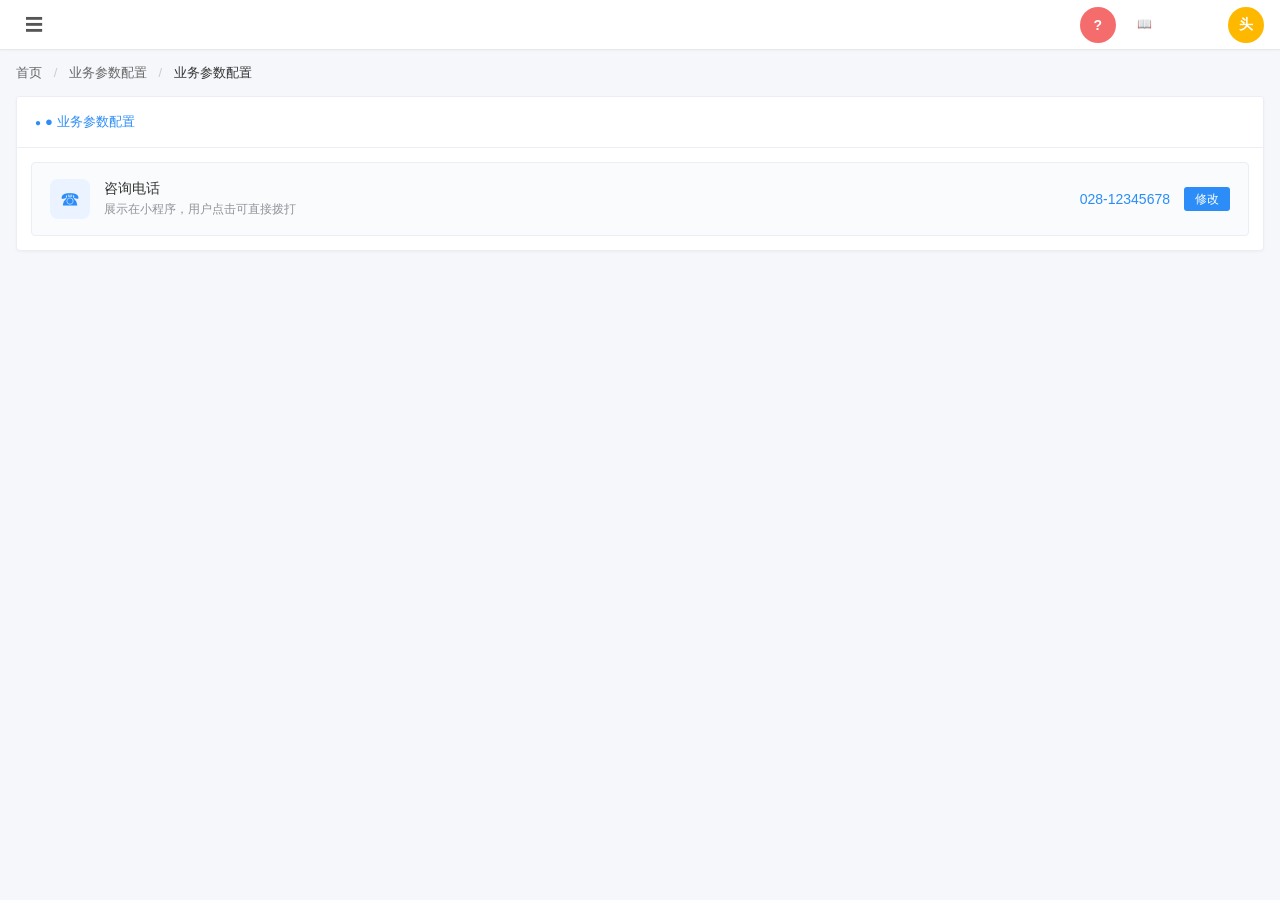
==== admin/业务参数配置.html @ bfcd006c "init" ====
<!DOCTYPE html>
<html lang="zh-CN">
<head>
    <meta charset="UTF-8">
    <meta name="viewport" content="width=device-width, initial-scale=1.0">
    <title>后台管理系统 - 业务参数配置</title>
    <link rel="stylesheet" href="css/admin.css">
    <style>
        /* ========== 业务参数配置页专属样式 ========== */
        .config-hint {
            font-size: 12px;
            color: #909399;
            margin-top: 6px;
        }

        /* 参数配置项 */
        .config-list {
            display: flex;
            flex-direction: column;
            gap: 12px;
        }

        .config-item {
            display: flex;
            align-items: center;
            justify-content: space-between;
            padding: 16px 18px;
            border: 1px solid #ebeef5;
            border-radius: 4px;
            background: #fafbfc;
        }

        .config-item:hover {
            border-color: #c8d8ee;
            background: #f5faff;
        }

        .config-info {
            display: flex;
            align-items: center;
            gap: 14px;
            min-width: 0;
        }

        .config-icon {
            width: 40px;
            height: 40px;
            border-radius: 8px;
            background: #eaf3ff;
            color: #2c8df8;
            display: flex;
            align-items: center;
            justify-content: center;
            font-size: 20px;
            flex-shrink: 0;
        }

        .config-title {
            font-size: 14px;
            font-weight: 500;
            color: #333;
        }

        .config-desc {
            font-size: 12px;
            color: #909399;
            margin-top: 3px;
        }

        .config-value {
            display: flex;
            align-items: center;
            gap: 14px;
        }

        .config-value .value-text {
            font-size: 14px;
            color: #2c8df8;
            font-weight: 500;
        }
    </style>
</head>
<body>
    <!-- 顶部导航 -->
    <header class="admin-header">
        <div class="header-left">
            <button class="menu-toggle" title="菜单">
                <span class="menu-icon">☰</span>
            </button>
        </div>
        <div class="header-right">
            <button class="icon-btn" title="帮助">?</button>
            <div style="display:flex;align-items:center;gap:12px">
              <button class="btn btn-default" onclick="toggleFuncModal()" style="font-size:12px;padding:4px 12px;border-radius:6px;background:rgba(255,255,255,.2);color:#fff;border:1px solid rgba(255,255,255,.4)">📖 功能说明</button>
              <div class="user-avatar" title="用户">头</div>
            </div>
        </div>
    </header>

    <!-- 主体内容 -->
    <main class="admin-main">
        <!-- 面包屑 -->
        <div class="breadcrumb">
            <span class="breadcrumb-item">首页</span>
            <span class="breadcrumb-sep">/</span>
            <span class="breadcrumb-item">业务参数配置</span>
            <span class="breadcrumb-sep">/</span>
            <span class="breadcrumb-item active">业务参数配置</span>
        </div>

        <!-- 卡片主体 -->
        <div class="admin-card">
            <!-- 卡片头部 -->
            <div class="card-head">
                <div class="tab-bar">
                    <span class="tab-item active">● 业务参数配置</span>
                </div>
            </div>

            <!-- 参数配置列表区 -->
            <div class="card-body">
                <div class="config-list" id="configList">
                    <!-- 咨询电话 -->
                    <div class="config-item" data-key="phone">
                        <div class="config-info">
                            <div class="config-icon">☎</div>
                            <div>
                                <div class="config-title">咨询电话</div>
                                <div class="config-desc">展示在小程序，用户点击可直接拨打</div>
                            </div>
                        </div>
                        <div class="config-value">
                            <span class="value-text" id="phoneValue">028-12345678</span>
                            <button class="btn btn-edit btn-mini" onclick="openEdit('phone')">修改</button>
                        </div>
                    </div>
                </div>
            </div>
        </div>
    </main>

    <!-- 修改参数 弹窗 -->
    <div class="modal-mask" id="modalMask">
        <div class="modal" role="dialog" aria-labelledby="modalTitle" style="width:480px;">
            <div class="modal-header">
                <h3 class="modal-title" id="modalTitle">修改参数</h3>
                <button class="modal-close" id="modalClose" aria-label="关闭">×</button>
            </div>
            <div class="modal-body">
                <form class="form" id="configForm" autocomplete="off">
                    <!-- 参数名称 -->
                    <div class="form-item">
                        <label class="form-label required"><span class="star">*</span>参数名称</label>
                        <div class="form-control">
                            <input type="text" class="input" id="cfgName" readonly style="background:#f5f7fa;color:#909399;" />
                        </div>
                    </div>
                    <!-- 参数值 -->
                    <div class="form-item">
                        <label class="form-label required"><span class="star">*</span>参数值</label>
                        <div class="form-control">
                            <input type="text" class="input" id="cfgValue" placeholder="请输入参数值" />
                        </div>
                    </div>
                    <!-- 备注 -->
                    <div class="form-item">
                        <label class="form-label">备注</label>
                        <div class="form-control">
                            <input type="text" class="input" id="cfgRemark" placeholder="选填，参数说明" />
                        </div>
                    </div>
                </form>
            </div>
            <div class="modal-footer">
                <button class="btn btn-primary" id="btnSubmit">保存</button>
            </div>
        </div>
    </div>

    <!-- ====== 功能说明浮窗 ====== -->
    <div class="f-modal" id="funcModal">
      <div class="fm-title">
        <span>📖 功能说明</span>
        <button class="fm-close" onclick="toggleFuncModal()">✕</button>
      </div>
      <div class="fm-body">
        <p style="margin:0 0 12px;color:#666">「业务参数配置」模块用于维护系统运行所需的全局业务参数，目前支持一个参数：<strong>咨询电话</strong>。</p>
        <h4>一、参数项</h4>
        <ul>
          <li><strong>咨询电话</strong>：必填文本，用于展示在页面底部及各咨询入口，用户点击可直接拨打。修改后点击「保存」立即生效。</li>
        </ul>
        <h4>二、操作方式</h4>
        <ul>
          <li>点击参数项右侧「<strong>修改</strong>」按钮，弹出编辑框，参数名称不可修改。</li>
          <li>参数值为必填项，为空时无法保存。</li>
        </ul>
      </div>
    </div>

    <script>
        // ========== 修改参数弹窗控制 ==========
        var modalMask = document.getElementById('modalMask');
        var cfgName = document.getElementById('cfgName');
        var cfgValue = document.getElementById('cfgValue');
        var cfgRemark = document.getElementById('cfgRemark');

        var PARAM_META = {
            phone: { name: '咨询电话', elId: 'phoneValue', remark: '' }
        };

        function openEdit(key) {
            var meta = PARAM_META[key];
            if (!meta) return;
            cfgName.value = meta.name;
            cfgValue.value = document.getElementById(meta.elId).textContent;
            cfgRemark.value = meta.remark;
            modalMask.classList.add('show');
            document.body.style.overflow = 'hidden';
        }

        function closeModal() {
            modalMask.classList.remove('show');
            document.body.style.overflow = '';
        }

        document.getElementById('modalClose').addEventListener('click', closeModal);
        modalMask.addEventListener('click', function (e) {
            if (e.target === modalMask) closeModal();
        });
        document.addEventListener('keydown', function (e) {
            if (e.key === 'Escape' && modalMask.classList.contains('show')) closeModal();
        });

        // ========== 保存 ==========
        document.getElementById('btnSubmit').addEventListener('click', function () {
            var value = cfgValue.value.trim();
            if (!value) {
                alert('请输入参数值');
                return;
            }
            var meta = PARAM_META.phone;
            document.getElementById(meta.elId).textContent = value;
            meta.remark = cfgRemark.value.trim();
            alert('保存成功！');
            closeModal();
        });
    </script>
    <script>
        // ========== 功能说明浮窗：开关 + 拖拽 ==========
        function toggleFuncModal() {
            var el = document.getElementById('funcModal');
            el.classList.toggle('show');
            if (el.classList.contains('show') && !el.dataset.dragged) {
                el.style.left = '50%'; el.style.top = '50%'; el.style.transform = 'translate(-50%,-50%)';
            }
        }
        (function () {
            var modal, titleBar, offX, offY, dragging = false;
            document.addEventListener('DOMContentLoaded', function () {
                modal = document.getElementById('funcModal');
                titleBar = modal.querySelector('.fm-title');
                titleBar.addEventListener('mousedown', startDrag);
                titleBar.addEventListener('touchstart', startDragTouch, { passive: true });
                document.addEventListener('mousemove', onDrag);
                document.addEventListener('mouseup', endDrag);
                document.addEventListener('touchmove', onDragTouch, { passive: true });
                document.addEventListener('touchend', endDrag);
            });
            function startDrag(e) { modal.dataset.dragged = '1'; modal.style.transform = ''; var rect = modal.getBoundingClientRect(); offX = e.clientX - rect.left; offY = e.clientY - rect.top; dragging = true; titleBar.style.cursor = 'grabbing'; }
            function startDragTouch(e) { var t = e.touches[0]; modal.dataset.dragged = '1'; modal.style.transform = ''; var rect = modal.getBoundingClientRect(); offX = t.clientX - rect.left; offY = t.clientY - rect.top; dragging = true; }
            function onDrag(e) { if (!dragging) return; modal.style.left = (e.clientX - offX) + 'px'; modal.style.top = (e.clientY - offY) + 'px'; }
            function onDragTouch(e) { if (!dragging) return; var t = e.touches[0]; modal.style.left = (t.clientX - offX) + 'px'; modal.style.top = (t.clientY - offY) + 'px'; }
            function endDrag() { dragging = false; if (titleBar) titleBar.style.cursor = 'grab'; }
        })();
    </script>
</body>
</html>
---- admin/css/admin.css ----
/* ========== 基础重置 ========== */
* {
    margin: 0;
    padding: 0;
    box-sizing: border-box;
}

html,
body {
    height: 100%;
    font-family: -apple-system, BlinkMacSystemFont, "Segoe UI", "PingFang SC", "Hiragino Sans GB",
        "Microsoft YaHei", "Helvetica Neue", Helvetica, Arial, sans-serif;
    font-size: 13px;
    color: #333;
    background: #f5f7fa;
    -webkit-font-smoothing: antialiased;
}

button {
    cursor: pointer;
    border: none;
    background: transparent;
    font-family: inherit;
    font-size: inherit;
    color: inherit;
}

button:active {
    transform: translateY(1px);
}

input,
select {
    font-family: inherit;
    font-size: inherit;
    outline: none;
}

/* ========== 顶部导航 ========== */
.admin-header {
    height: 50px;
    background: #fff;
    border-bottom: 1px solid #e8e8e8;
    display: flex;
    align-items: center;
    justify-content: space-between;
    padding: 0 16px;
    box-shadow: 0 1px 2px rgba(0, 0, 0, 0.03);
    position: sticky;
    top: 0;
    z-index: 100;
}

.header-left,
.header-right {
    display: flex;
    align-items: center;
    gap: 8px;
}

.menu-toggle {
    width: 36px;
    height: 36px;
    border-radius: 4px;
    display: flex;
    align-items: center;
    justify-content: center;
    color: #555;
    transition: background 0.15s;
}

.menu-toggle:hover {
    background: #f0f0f0;
}

.menu-icon {
    font-size: 18px;
    line-height: 1;
}

.icon-btn {
    width: 36px;
    height: 36px;
    border-radius: 50%;
    background: #f56c6c;
    color: #fff;
    font-size: 14px;
    font-weight: bold;
    transition: background 0.15s;
}

.icon-btn:hover {
    background: #e85858;
}

.user-avatar {
    width: 36px;
    height: 36px;
    border-radius: 50%;
    background: #ffb800;
    color: #fff;
    display: flex;
    align-items: center;
    justify-content: center;
    font-weight: bold;
    font-size: 14px;
}

/* ========== 主体 ========== */
.admin-main {
    padding: 14px 16px 30px;
    min-height: calc(100vh - 50px);
}

/* 面包屑 */
.breadcrumb {
    margin-bottom: 14px;
    color: #666;
    font-size: 13px;
}

.breadcrumb-item {
    color: #666;
}

.breadcrumb-item.active {
    color: #333;
    font-weight: 500;
}

.breadcrumb-sep {
    margin: 0 8px;
    color: #ccc;
}

/* ========== 卡片 ========== */
.admin-card {
    background: #fff;
    border-radius: 4px;
    border: 1px solid #ebeef5;
    box-shadow: 0 1px 3px rgba(0, 0, 0, 0.04);
    overflow: hidden;
}

.card-head {
    padding: 10px 14px;
    border-bottom: 1px solid #ebeef5;
    background: #fff;
}

.tab-bar {
    display: flex;
    align-items: center;
    gap: 16px;
    font-size: 13px;
}

.tab-item {
    color: #555;
    padding: 6px 4px;
    cursor: pointer;
    position: relative;
    white-space: nowrap;
}

.tab-item.active {
    color: #2c8df8;
    font-weight: 500;
}

.tab-item.active::before {
    content: "●";
    color: #2c8df8;
    margin-right: 4px;
    font-size: 10px;
}

.card-body {
    padding: 14px;
}

/* ========== 工具栏 ========== */
.toolbar {
    margin-bottom: 12px;
    display: flex;
    align-items: center;
    gap: 8px;
}

.btn {
    height: 32px;
    padding: 0 14px;
    border-radius: 3px;
    display: inline-flex;
    align-items: center;
    justify-content: center;
    gap: 4px;
    font-size: 13px;
    transition: all 0.15s;
    border: 1px solid transparent;
    white-space: nowrap;
}

.btn-primary {
    background: #2c8df8;
    color: #fff;
}

.btn-primary:hover {
    background: #1f7be0;
}

.btn-icon {
    font-size: 16px;
    line-height: 1;
    margin-right: 2px;
}

/* ========== 表格 ========== */
.data-table {
    width: 100%;
    border-collapse: collapse;
    font-size: 13px;
}

.data-table thead th {
    background: #f5f7fa;
    color: #333;
    font-weight: 500;
    text-align: left;
    padding: 10px 12px;
    border-bottom: 1px solid #ebeef5;
    white-space: nowrap;
}

.data-table tbody td {
    padding: 12px;
    border-bottom: 1px solid #ebeef5;
    color: #333;
}

.data-table tbody tr:hover {
    background: #fafbfc;
}

.th-idx {
    width: 70px;
    text-align: center !important;
}

.th-action {
    width: 220px;
}

.data-table tbody td:first-child {
    text-align: center;
    color: #666;
}

.td-action {
    display: flex;
    align-items: center;
    gap: 6px;
    flex-wrap: nowrap;
}

.btn-mini {
    height: 24px;
    padding: 0 10px;
    border-radius: 3px;
    font-size: 12px;
    transition: all 0.15s;
}

.btn-view {
    background: #2c8df8;
    color: #fff;
}

.btn-view:hover {
    background: #1f7be0;
}

.btn-edit {
    background: #2c8df8;
    color: #fff;
}

.btn-edit:hover {
    background: #1f7be0;
}

.btn-delete {
    background: #f56c6c;
    color: #fff;
}

.btn-delete:hover {
    background: #e85858;
}

/* ========== 分页 ========== */
.pagination {
    display: flex;
    align-items: center;
    justify-content: space-between;
    margin-top: 14px;
    color: #666;
    font-size: 13px;
}

.page-info {
    display: flex;
    align-items: center;
    gap: 6px;
}

.page-btn {
    min-width: 28px;
    height: 28px;
    border: 1px solid #dcdfe6;
    background: #fff;
    border-radius: 3px;
    color: #555;
    padding: 0 8px;
}

.page-btn:hover {
    border-color: #2c8df8;
    color: #2c8df8;
}

.page-num {
    min-width: 28px;
    height: 28px;
    line-height: 28px;
    text-align: center;
    background: #2c8df8;
    color: #fff;
    border-radius: 3px;
    padding: 0 8px;
}

.page-num.active {
    background: #2c8df8;
}

.page-size select {
    height: 28px;
    border: 1px solid #dcdfe6;
    border-radius: 3px;
    padding: 0 8px;
    background: #fff;
    color: #555;
}

/* ========== 弹窗 ========== */
.modal-mask {
    position: fixed;
    inset: 0;
    background: rgba(0, 0, 0, 0.45);
    display: none;
    align-items: center;
    justify-content: center;
    z-index: 1000;
    animation: fadeIn 0.18s ease;
}

.modal-mask.show {
    display: flex;
}

@keyframes fadeIn {
    from {
        opacity: 0;
    }
    to {
        opacity: 1;
    }
}

.modal {
    width: 760px;
    max-width: calc(100vw - 32px);
    background: #fff;
    border-radius: 4px;
    box-shadow: 0 6px 24px rgba(0, 0, 0, 0.18);
    animation: zoomIn 0.2s ease;
    display: flex;
    flex-direction: column;
    max-height: calc(100vh - 64px);
}

@keyframes zoomIn {
    from {
        opacity: 0;
        transform: scale(0.96);
    }
    to {
        opacity: 1;
        transform: scale(1);
    }
}

.modal-header {
    padding: 14px 18px;
    border-bottom: 1px solid #ebeef5;
    display: flex;
    align-items: center;
    justify-content: space-between;
}

.modal-title {
    font-size: 15px;
    font-weight: 500;
    color: #333;
}

.modal-close {
    font-size: 22px;
    color: #999;
    width: 28px;
    height: 28px;
    border-radius: 4px;
    transition: all 0.15s;
    display: flex;
    align-items: center;
    justify-content: center;
    line-height: 1;
}

.modal-close:hover {
    background: #f0f0f0;
    color: #555;
}

.modal-body {
    padding: 22px 60px 8px;
    overflow-y: auto;
    flex: 1;
}

.modal-footer {
    padding: 16px 18px;
    border-top: 1px solid #ebeef5;
    display: flex;
    align-items: center;
    justify-content: flex-start;
    background: #fff;
    border-radius: 0 0 4px 4px;
}

.modal-footer .btn-primary {
    width: 90px;
}

/* ========== 表单 ========== */
.form-item {
    display: flex;
    align-items: flex-start;
    margin-bottom: 22px;
}

.form-label {
    width: 130px;
    flex-shrink: 0;
    text-align: right;
    padding-right: 12px;
    color: #333;
    line-height: 32px;
    font-size: 13px;
}

.form-label .star {
    color: #f56c6c;
    margin-right: 2px;
}

.form-label.required::after {
    content: "";
}

.form-control {
    flex: 1;
    min-width: 0;
}

.input {
    width: 100%;
    height: 32px;
    border: 1px solid #dcdfe6;
    border-radius: 3px;
    padding: 0 12px;
    background: #fff;
    color: #333;
    transition: border-color 0.15s;
}

.input:focus {
    border-color: #2c8df8;
}

/* ========== 上传组件 ========== */
.uploader {
    display: inline-block;
    position: relative;
    vertical-align: top;
}

.uploader-empty {
    width: 100px;
    aspect-ratio: 1 / 1;
    border: 1px dashed #dcdfe6;
    border-radius: 4px;
    background: #fafafa;
    display: flex;
    align-items: center;
    justify-content: center;
    cursor: pointer;
    transition: all 0.15s;
}

.uploader-empty:hover {
    border-color: #2c8df8;
    background: #f5faff;
}

.uploader-plus {
    font-size: 32px;
    font-weight: 200;
    color: #b0b3b8;
    line-height: 1;
    user-select: none;
}

.uploader-preview {
    width: 100px;
    aspect-ratio: 1 / 1;
    border-radius: 4px;
    overflow: hidden;
    position: relative;
    border: 1px solid #ebeef5;
    background: #fafafa;
}

.uploader-preview img {
    width: 100%;
    height: 100%;
    object-fit: cover;
    display: block;
}

.uploader-remove {
    position: absolute;
    top: 4px;
    right: 4px;
    width: 20px;
    height: 20px;
    border-radius: 50%;
    background: rgba(0, 0, 0, 0.6);
    color: #fff;
    display: flex;
    align-items: center;
    justify-content: center;
    font-size: 14px;
    line-height: 1;
    cursor: pointer;
    transition: background 0.15s;
}

.uploader-remove:hover {
    background: rgba(0, 0, 0, 0.85);
}

/* 所有上传槽统一为自适应方图容器，不限制具体尺寸规格 */

/* 微信二维码：不限制为方图，宽度固定、高度随图片自适应 */
.uploader-wechat .uploader-empty,
.uploader-wechat .uploader-preview {
    width: 140px;
    aspect-ratio: auto;
    min-height: 100px;
}
.uploader-wechat .uploader-preview img {
    width: auto;
    max-width: 100%;
    height: auto;
    object-fit: contain;
}
.uploader-wechat .uploader-empty {
    min-height: 100px;
}

/* ========== 图片裁剪弹窗（logo，固定 1:1） ========== */
.crop-modal {
    width: 420px;
    max-width: calc(100vw - 32px);
    background: #fff;
    border-radius: 4px;
    box-shadow: 0 6px 24px rgba(0, 0, 0, 0.18);
    display: flex;
    flex-direction: column;
    max-height: calc(100vh - 64px);
    animation: zoomIn 0.2s ease;
}

.crop-body {
    padding: 16px 20px;
    display: flex;
    flex-direction: column;
    align-items: center;
}

.crop-tip {
    font-size: 12px;
    color: #888;
    margin-bottom: 12px;
    text-align: center;
}

.crop-canvas-wrap {
    width: 320px;
    height: 320px;
    background: #1a1a1a;
    border-radius: 6px;
    overflow: hidden;
    position: relative;
}

.crop-canvas-wrap canvas {
    display: block;
    width: 100%;
    height: 100%;
    cursor: grab;
    touch-action: none;
}

.crop-canvas-wrap canvas:active {
    cursor: grabbing;
}

/* ── 功能说明浮窗 ── */
.f-modal { position: fixed; top: 50%; left: 50%; transform: translate(-50%,-50%); width: 500px; max-height: 80vh; overflow-y: auto; background: #fff; border-radius: 16px; box-shadow: 0 8px 40px rgba(0,0,0,.2); z-index: 9999; padding: 24px; display: none; }
.f-modal.show { display: block; }
.f-modal .fm-title { font-size: 16px; font-weight: 600; color: #1a1a2e; margin-bottom: 16px; display: flex; justify-content: space-between; align-items: center; cursor: grab; }
.f-modal .fm-title:active { cursor: grabbing; }
.f-modal .fm-close { width: 28px; height: 28px; border-radius: 50%; background: #f5f5f5; display: flex; align-items: center; justify-content: center; cursor: pointer; font-size: 14px; color: #666; border: none; flex-shrink: 0; }
.f-modal .fm-close:hover { background: #e8e8e8; }
.f-modal .fm-body { font-size: 13px; color: #555; line-height: 1.8; }
.f-modal .fm-body h4 { font-size: 14px; font-weight: 600; color: #1a1a2e; margin: 16px 0 8px; }
.f-modal .fm-body h4:first-child { margin-top: 0; }
.f-modal .fm-body ul { padding-left: 18px; margin: 0 0 12px; }
.f-modal .fm-body li { margin-bottom: 4px; }
.f-modal .fm-body code { background: #f5f5f5; padding: 1px 6px; border-radius: 3px; font-family: Consolas, Monaco, monospace; color: #e83e8c; }
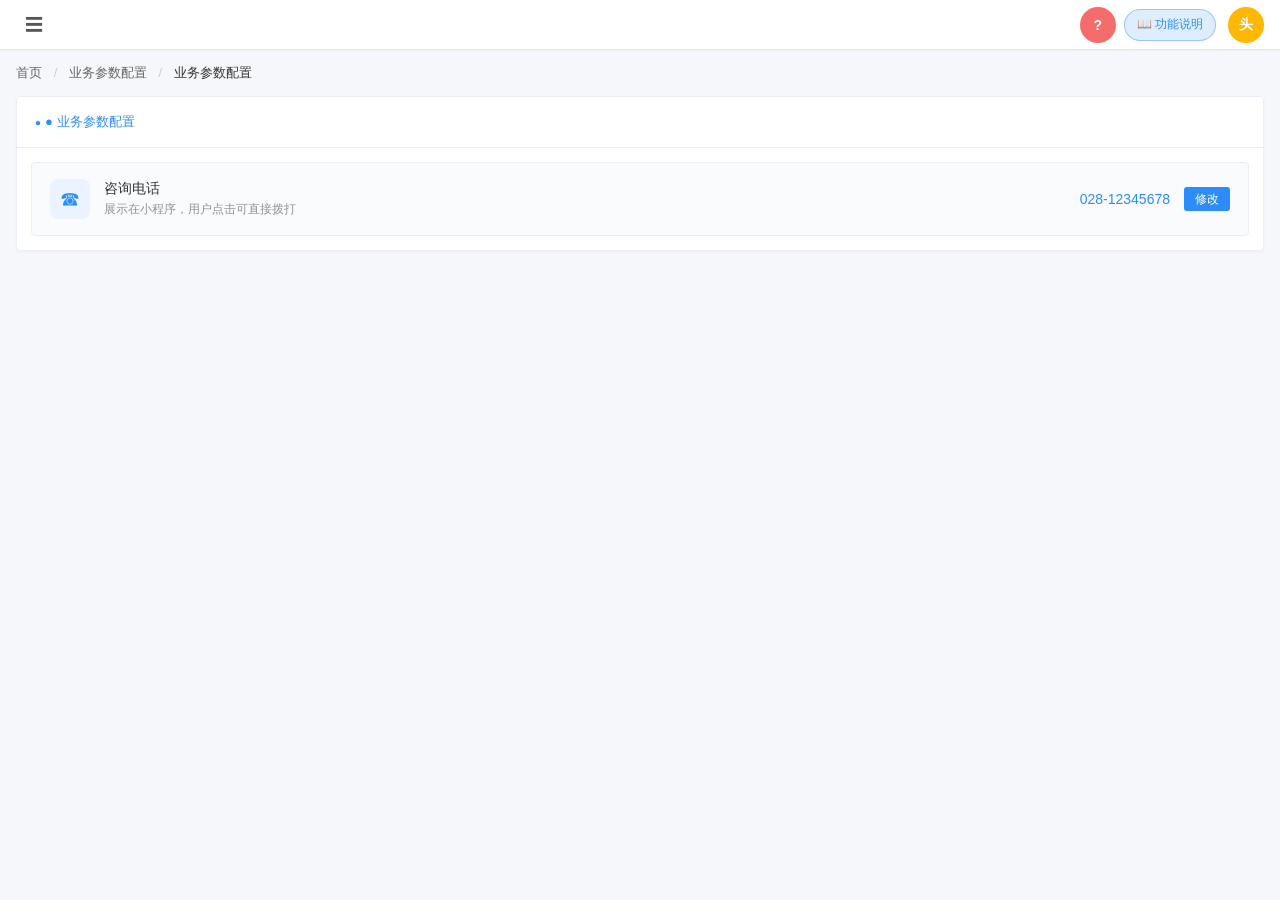
==== commit fadcce6e: "modify" ====
--- a/admin/业务参数配置.html
+++ b/admin/业务参数配置.html
@@ -91,7 +91,7 @@
         <div class="header-right">
             <button class="icon-btn" title="帮助">?</button>
             <div style="display:flex;align-items:center;gap:12px">
-              <button class="btn btn-default" onclick="toggleFuncModal()" style="font-size:12px;padding:4px 12px;border-radius:6px;background:rgba(255,255,255,.2);color:#fff;border:1px solid rgba(255,255,255,.4)">📖 功能说明</button>
+              <button class="btn btn-default" onclick="toggleFuncModal()" title="查看本页功能说明" style="font-size:12px;padding:4px 12px;border-radius:16px;background:rgba(44,141,248,.15);color:#2c8df8;border:1px solid rgba(44,141,248,.4);font-weight:500">📖 功能说明</button>
               <div class="user-avatar" title="用户">头</div>
             </div>
         </div>
@@ -160,13 +160,6 @@
                         <label class="form-label required"><span class="star">*</span>参数值</label>
                         <div class="form-control">
                             <input type="text" class="input" id="cfgValue" placeholder="请输入参数值" />
-                        </div>
-                    </div>
-                    <!-- 备注 -->
-                    <div class="form-item">
-                        <label class="form-label">备注</label>
-                        <div class="form-control">
-                            <input type="text" class="input" id="cfgRemark" placeholder="选填，参数说明" />
                         </div>
                     </div>
                 </form>
@@ -202,10 +195,9 @@
         var modalMask = document.getElementById('modalMask');
         var cfgName = document.getElementById('cfgName');
         var cfgValue = document.getElementById('cfgValue');
-        var cfgRemark = document.getElementById('cfgRemark');
 
         var PARAM_META = {
-            phone: { name: '咨询电话', elId: 'phoneValue', remark: '' }
+            phone: { name: '咨询电话', elId: 'phoneValue' }
         };
 
         function openEdit(key) {
@@ -213,7 +205,6 @@
             if (!meta) return;
             cfgName.value = meta.name;
             cfgValue.value = document.getElementById(meta.elId).textContent;
-            cfgRemark.value = meta.remark;
             modalMask.classList.add('show');
             document.body.style.overflow = 'hidden';
         }
@@ -240,7 +231,6 @@
             }
             var meta = PARAM_META.phone;
             document.getElementById(meta.elId).textContent = value;
-            meta.remark = cfgRemark.value.trim();
             alert('保存成功！');
             closeModal();
         });
--- a/admin/css/admin.css
+++ b/admin/css/admin.css
@@ -646,9 +646,11 @@
 .f-modal .fm-title:active { cursor: grabbing; }
 .f-modal .fm-close { width: 28px; height: 28px; border-radius: 50%; background: #f5f5f5; display: flex; align-items: center; justify-content: center; cursor: pointer; font-size: 14px; color: #666; border: none; flex-shrink: 0; }
 .f-modal .fm-close:hover { background: #e8e8e8; }
-.f-modal .fm-body { font-size: 13px; color: #555; line-height: 1.8; }
-.f-modal .fm-body h4 { font-size: 14px; font-weight: 600; color: #1a1a2e; margin: 16px 0 8px; }
+.f-modal .fm-body { font-size: 15px; color: #333; line-height: 1.9; }
+.f-modal .fm-body p { margin: 0 0 12px; color: #333 !important; }
+.f-modal .fm-body h4 { font-size: 16px; font-weight: 600; color: #1a1a2e; margin: 16px 0 8px; }
 .f-modal .fm-body h4:first-child { margin-top: 0; }
-.f-modal .fm-body ul { padding-left: 18px; margin: 0 0 12px; }
-.f-modal .fm-body li { margin-bottom: 4px; }
+.f-modal .fm-body ul { padding-left: 20px; margin: 0 0 12px; }
+.f-modal .fm-body li { margin-bottom: 6px; }
+.f-modal .fm-body strong { color: #1a1a2e; }
 .f-modal .fm-body code { background: #f5f5f5; padding: 1px 6px; border-radius: 3px; font-family: Consolas, Monaco, monospace; color: #e83e8c; }
